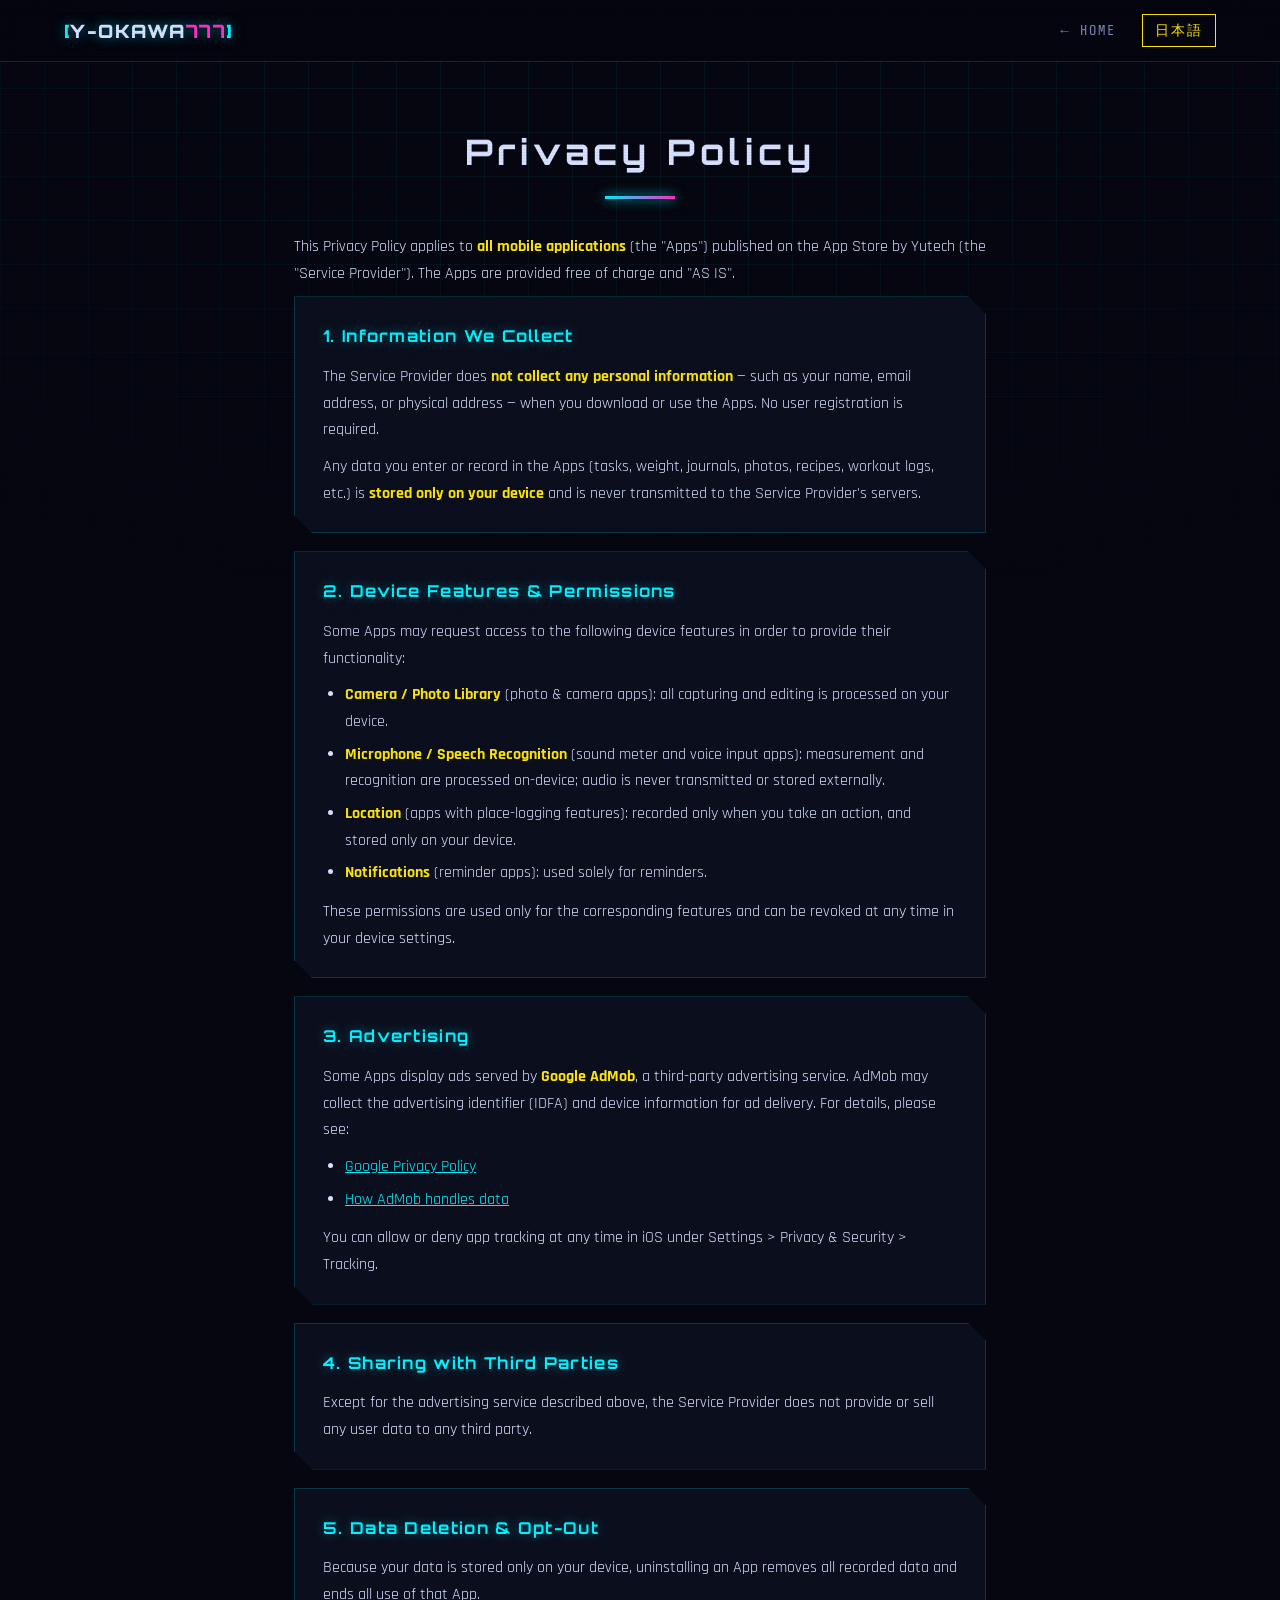
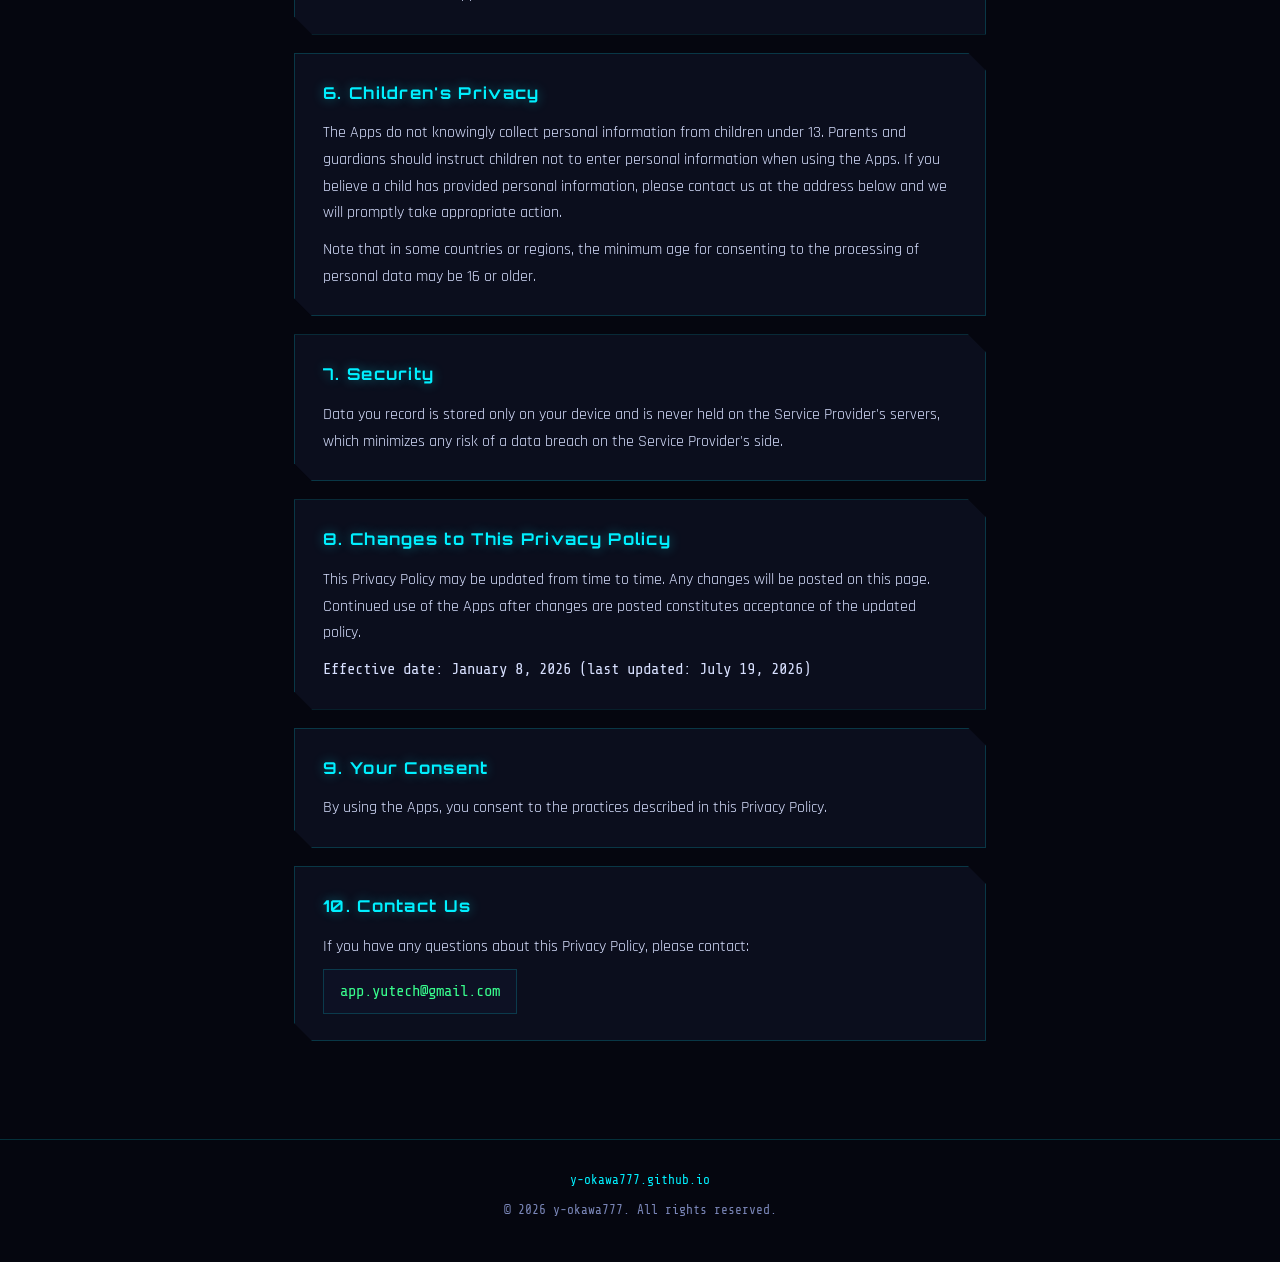
==== privacy/en.html @ b281ea13 "プライバシーポリシーをサイトデザインに合わせてHTML化 - privacy/ja.md, en.md を削除し、サイバーパンクテーマの ja.html / en.html に置き換え - App S" ====
<!DOCTYPE html>
<html lang="en">
<head>
  <meta charset="UTF-8">
  <meta name="viewport" content="width=device-width, initial-scale=1.0">
  <title>Privacy Policy | Y-OKAWA777</title>
  <meta name="description" content="Privacy policy common to all apps published by Yutech">
  <link rel="preconnect" href="https://fonts.googleapis.com">
  <link rel="preconnect" href="https://fonts.gstatic.com" crossorigin>
  <link href="https://fonts.googleapis.com/css2?family=Orbitron:wght@500;700;900&family=Share+Tech+Mono&family=Rajdhani:wght@500;600;700&family=Noto+Sans+JP:wght@400;500;700&display=swap" rel="stylesheet">
  <link rel="stylesheet" href="../assets/css/style.css">
  <link rel="stylesheet" href="privacy.css">
  <link rel="icon" href="data:image/svg+xml,<svg xmlns='http://www.w3.org/2000/svg' viewBox='0 0 100 100'><text y='.9em' font-size='90'>⚡</text></svg>">
</head>
<body>
  <div class="bg-grid" aria-hidden="true"></div>
  <div class="scanlines" aria-hidden="true"></div>

  <header class="site-header">
    <a class="logo" href="../">
      <span class="logo-bracket">[</span>Y-OKAWA<span class="logo-num">777</span><span class="logo-bracket">]</span>
    </a>
    <nav class="site-nav">
      <a href="../">← HOME</a>
      <a class="lang-link" href="ja">日本語</a>
    </nav>
  </header>

  <main class="legal">
    <h1 class="section-title">Privacy Policy</h1>
    <p class="legal-intro">This Privacy Policy applies to <strong>all mobile applications</strong> (the "Apps") published on the App Store by Yutech (the "Service Provider"). The Apps are provided free of charge and "AS IS".</p>

    <section>
      <h2>1. Information We Collect</h2>
      <p>The Service Provider does <strong>not collect any personal information</strong> — such as your name, email address, or physical address — when you download or use the Apps. No user registration is required.</p>
      <p>Any data you enter or record in the Apps (tasks, weight, journals, photos, recipes, workout logs, etc.) is <strong>stored only on your device</strong> and is never transmitted to the Service Provider's servers.</p>
    </section>

    <section>
      <h2>2. Device Features &amp; Permissions</h2>
      <p>Some Apps may request access to the following device features in order to provide their functionality:</p>
      <ul>
        <li><strong>Camera / Photo Library</strong> (photo &amp; camera apps): all capturing and editing is processed on your device.</li>
        <li><strong>Microphone / Speech Recognition</strong> (sound meter and voice input apps): measurement and recognition are processed on-device; audio is never transmitted or stored externally.</li>
        <li><strong>Location</strong> (apps with place-logging features): recorded only when you take an action, and stored only on your device.</li>
        <li><strong>Notifications</strong> (reminder apps): used solely for reminders.</li>
      </ul>
      <p>These permissions are used only for the corresponding features and can be revoked at any time in your device settings.</p>
    </section>

    <section>
      <h2>3. Advertising</h2>
      <p>Some Apps display ads served by <strong>Google AdMob</strong>, a third-party advertising service. AdMob may collect the advertising identifier (IDFA) and device information for ad delivery. For details, please see:</p>
      <ul>
        <li><a href="https://policies.google.com/privacy" target="_blank" rel="noopener">Google Privacy Policy</a></li>
        <li><a href="https://support.google.com/admob/answer/6128543" target="_blank" rel="noopener">How AdMob handles data</a></li>
      </ul>
      <p>You can allow or deny app tracking at any time in iOS under Settings &gt; Privacy &amp; Security &gt; Tracking.</p>
    </section>

    <section>
      <h2>4. Sharing with Third Parties</h2>
      <p>Except for the advertising service described above, the Service Provider does not provide or sell any user data to any third party.</p>
    </section>

    <section>
      <h2>5. Data Deletion &amp; Opt-Out</h2>
      <p>Because your data is stored only on your device, uninstalling an App removes all recorded data and ends all use of that App.</p>
    </section>

    <section>
      <h2>6. Children's Privacy</h2>
      <p>The Apps do not knowingly collect personal information from children under 13. Parents and guardians should instruct children not to enter personal information when using the Apps. If you believe a child has provided personal information, please contact us at the address below and we will promptly take appropriate action.</p>
      <p>Note that in some countries or regions, the minimum age for consenting to the processing of personal data may be 16 or older.</p>
    </section>

    <section>
      <h2>7. Security</h2>
      <p>Data you record is stored only on your device and is never held on the Service Provider's servers, which minimizes any risk of a data breach on the Service Provider's side.</p>
    </section>

    <section>
      <h2>8. Changes to This Privacy Policy</h2>
      <p>This Privacy Policy may be updated from time to time. Any changes will be posted on this page. Continued use of the Apps after changes are posted constitutes acceptance of the updated policy.</p>
      <p class="legal-date">Effective date: January 8, 2026 (last updated: July 19, 2026)</p>
    </section>

    <section>
      <h2>9. Your Consent</h2>
      <p>By using the Apps, you consent to the practices described in this Privacy Policy.</p>
    </section>

    <section>
      <h2>10. Contact Us</h2>
      <p>If you have any questions about this Privacy Policy, please contact:</p>
      <p><code class="legal-email">app.yutech@gmail.com</code></p>
    </section>
  </main>

  <footer class="site-footer">
    <a href="../">y-okawa777.github.io</a>
    <p>© <span id="year"></span> y-okawa777. All rights reserved.</p>
  </footer>
  <script>document.getElementById("year").textContent = new Date().getFullYear();</script>
</body>
</html>
---- assets/css/style.css ----
/* ============================================================
   Y-OKAWA777 デベロッパーサイト — サイバーパンクテーマ
   カラー変更は :root の変数を編集するだけで全体に反映される。
   ============================================================ */
:root {
  --bg: #05060f;
  --bg-panel: #0b0e1d;
  --bg-card: #0d1124;
  --cyan: #00f0ff;
  --magenta: #ff2ec4;
  --yellow: #ffe600;
  --green: #39ff8e;
  --text: #d8e0ff;
  --text-dim: #7a86b8;
  --line: rgba(0, 240, 255, 0.18);
  --font-display: "Orbitron", "Noto Sans JP", sans-serif;
  --font-mono: "Share Tech Mono", monospace;
  --font-body: "Rajdhani", "Noto Sans JP", sans-serif;
  /* カードの角を斜めに切るクリップ */
  --clip-card: polygon(0 0, calc(100% - 18px) 0, 100% 18px, 100% 100%, 18px 100%, 0 calc(100% - 18px));
}

* { margin: 0; padding: 0; box-sizing: border-box; }
html { scroll-behavior: smooth; }

body {
  background: var(--bg);
  color: var(--text);
  font-family: var(--font-body);
  font-size: 17px;
  line-height: 1.7;
  overflow-x: hidden;
}

/* ---------- 背景演出 ---------- */
.bg-grid {
  position: fixed; inset: 0; z-index: -2;
  background-image:
    linear-gradient(rgba(0, 240, 255, 0.06) 1px, transparent 1px),
    linear-gradient(90deg, rgba(0, 240, 255, 0.06) 1px, transparent 1px);
  background-size: 44px 44px;
  mask-image: radial-gradient(ellipse 90% 70% at 50% 0%, #000 30%, transparent 100%);
  -webkit-mask-image: radial-gradient(ellipse 90% 70% at 50% 0%, #000 30%, transparent 100%);
}
.scanlines {
  position: fixed; inset: 0; z-index: 9999; pointer-events: none;
  background: repeating-linear-gradient(0deg, rgba(0,0,0,0.12) 0 1px, transparent 1px 3px);
  opacity: 0.35;
}

/* ---------- ヘッダー ---------- */
.site-header {
  position: sticky; top: 0; z-index: 100;
  display: flex; align-items: center; justify-content: space-between; gap: 16px;
  padding: 14px 5vw;
  background: rgba(5, 6, 15, 0.82);
  backdrop-filter: blur(12px);
  border-bottom: 1px solid var(--line);
}
.logo {
  font-family: var(--font-display); font-weight: 900; font-size: 1.15rem;
  color: var(--text); text-decoration: none; letter-spacing: 0.08em;
  text-shadow: 0 0 12px rgba(0, 240, 255, 0.5);
}
.logo-bracket { color: var(--cyan); }
.logo-num { color: var(--magenta); }
.site-nav { display: flex; align-items: center; gap: 26px; }
.site-nav a {
  color: var(--text-dim); text-decoration: none;
  font-family: var(--font-mono); font-size: 0.85rem; letter-spacing: 0.15em;
  transition: color 0.2s, text-shadow 0.2s;
}
.site-nav a:hover { color: var(--cyan); text-shadow: 0 0 10px var(--cyan); }
.lang-toggle {
  font-family: var(--font-mono); font-size: 0.8rem; letter-spacing: 0.1em;
  color: var(--yellow); background: transparent;
  border: 1px solid var(--yellow); padding: 5px 14px; cursor: pointer;
  white-space: nowrap;
  clip-path: polygon(8px 0, 100% 0, 100% calc(100% - 8px), calc(100% - 8px) 100%, 0 100%, 0 8px);
  transition: background 0.2s, color 0.2s, box-shadow 0.2s;
}
.lang-toggle:hover { background: var(--yellow); color: #000; box-shadow: 0 0 18px rgba(255, 230, 0, 0.6); }

/* ---------- ヒーロー ---------- */
.hero { max-width: 1100px; margin: 0 auto; padding: 80px 5vw 60px; text-align: center; }
.hero-eyebrow {
  font-family: var(--font-mono); color: var(--green); letter-spacing: 0.4em;
  font-size: 0.85rem; margin-bottom: 18px;
  text-shadow: 0 0 10px rgba(57, 255, 142, 0.6);
}
.hero-title {
  font-family: var(--font-display); font-weight: 900;
  font-size: clamp(2.1rem, 6vw, 4.2rem); line-height: 1.2; margin-bottom: 22px;
}
/* グリッチ演出: 疑似要素を色ずれさせて重ねる */
.glitch { position: relative; display: inline-block; color: var(--text); }
.glitch::before, .glitch::after {
  content: attr(data-text); position: absolute; inset: 0; opacity: 0.8;
}
.glitch::before { color: var(--cyan); animation: glitch-shift 3.2s infinite steps(1); }
.glitch::after { color: var(--magenta); animation: glitch-shift 2.7s infinite steps(1) reverse; }
.glitch-alt::before { color: var(--magenta); }
.glitch-alt::after { color: var(--cyan); }
@keyframes glitch-shift {
  0%, 87%, 100% { transform: none; clip-path: inset(0 0 100% 0); }
  88% { transform: translate(-3px, 2px); clip-path: inset(10% 0 55% 0); }
  91% { transform: translate(3px, -2px); clip-path: inset(60% 0 15% 0); }
  94% { transform: translate(-2px, -1px); clip-path: inset(30% 0 40% 0); }
  97% { transform: none; clip-path: inset(0 0 100% 0); }
}
.hero-sub { color: var(--text-dim); max-width: 620px; margin: 0 auto 34px; font-size: 1.1rem; }

.cta-btn {
  display: inline-flex; align-items: center; gap: 10px;
  font-family: var(--font-display); font-weight: 700; letter-spacing: 0.12em;
  font-size: 0.95rem; color: #000; background: var(--cyan);
  padding: 14px 34px; text-decoration: none;
  clip-path: polygon(14px 0, 100% 0, 100% calc(100% - 14px), calc(100% - 14px) 100%, 0 100%, 0 14px);
  box-shadow: 0 0 24px rgba(0, 240, 255, 0.45);
  transition: transform 0.15s, box-shadow 0.2s;
}
.cta-btn:hover { transform: translateY(-2px); box-shadow: 0 0 40px rgba(0, 240, 255, 0.8); }
.cta-arrow { animation: bob 1.6s ease-in-out infinite; }
@keyframes bob { 0%, 100% { transform: translateY(0); } 50% { transform: translateY(4px); } }
.cta-outline {
  background: transparent; color: var(--cyan);
  border: 1px solid var(--cyan); box-shadow: 0 0 16px rgba(0, 240, 255, 0.25) inset;
}
.cta-outline:hover { background: var(--cyan); color: #000; }

/* ---------- ターミナル ---------- */
.terminal {
  max-width: 560px; margin: 52px auto 0; text-align: left;
  background: rgba(6, 8, 18, 0.92); border: 1px solid var(--line);
  box-shadow: 0 0 30px rgba(0, 240, 255, 0.12);
}
.terminal-bar {
  display: flex; align-items: center; gap: 7px;
  padding: 9px 12px; border-bottom: 1px solid var(--line);
}
.t-dot { width: 11px; height: 11px; border-radius: 50%; }
.t-red { background: #ff5f57; } .t-yellow { background: #febc2e; } .t-green { background: #28c840; }
.terminal-title { margin-left: 8px; font-family: var(--font-mono); font-size: 0.72rem; color: var(--text-dim); }
.terminal-body {
  padding: 16px 18px; font-family: var(--font-mono); font-size: 0.88rem;
  color: var(--green); min-height: 118px; white-space: pre-wrap;
}
.terminal-body .cursor { animation: blink 0.9s steps(1) infinite; }
@keyframes blink { 50% { opacity: 0; } }

/* ---------- 統計 ---------- */
.stats {
  display: grid; grid-template-columns: repeat(auto-fit, minmax(150px, 1fr));
  gap: 16px; max-width: 820px; margin: 60px auto 0;
}
.stat {
  padding: 22px 10px; background: var(--bg-panel);
  border: 1px solid var(--line); clip-path: var(--clip-card);
}
.stat-num {
  display: block; font-family: var(--font-display); font-weight: 900;
  font-size: 2.3rem; color: var(--cyan); text-shadow: 0 0 16px rgba(0, 240, 255, 0.6);
}
.stat-num small { font-size: 1.2rem; }
.stat-label { font-family: var(--font-mono); font-size: 0.75rem; color: var(--text-dim); letter-spacing: 0.15em; }

/* ---------- セクション共通 ---------- */
.section-title {
  font-family: var(--font-display); font-weight: 700;
  font-size: clamp(1.5rem, 4vw, 2.2rem); letter-spacing: 0.14em;
  text-align: center; margin-bottom: 10px; position: relative;
}
.section-title::after {
  content: ""; display: block; width: 70px; height: 3px; margin: 14px auto 0;
  background: linear-gradient(90deg, var(--cyan), var(--magenta));
  box-shadow: 0 0 12px var(--cyan);
}
.section-sub { text-align: center; color: var(--text-dim); margin-bottom: 36px; }

/* ---------- カタログ ---------- */
.apps-section { max-width: 1200px; margin: 0 auto; padding: 80px 5vw; }
.catalog-controls { margin-bottom: 34px; }
.app-search {
  display: block; width: min(440px, 100%); margin: 0 auto 22px;
  background: var(--bg-panel); color: var(--text);
  border: 1px solid var(--line); padding: 12px 18px;
  font-family: var(--font-mono); font-size: 0.95rem;
  clip-path: polygon(12px 0, 100% 0, 100% calc(100% - 12px), calc(100% - 12px) 100%, 0 100%, 0 12px);
  outline: none; transition: border-color 0.2s, box-shadow 0.2s;
}
.app-search:focus { border-color: var(--cyan); box-shadow: 0 0 16px rgba(0, 240, 255, 0.35); }
.app-search::placeholder { color: var(--text-dim); }

.filters { display: flex; flex-wrap: wrap; gap: 10px; justify-content: center; }
.filter-btn {
  font-family: var(--font-mono); font-size: 0.78rem; letter-spacing: 0.08em;
  color: var(--text-dim); background: transparent; border: 1px solid var(--line);
  padding: 7px 16px; cursor: pointer;
  clip-path: polygon(8px 0, 100% 0, 100% calc(100% - 8px), calc(100% - 8px) 100%, 0 100%, 0 8px);
  transition: all 0.2s;
}
.filter-btn:hover { color: var(--cyan); border-color: var(--cyan); }
.filter-btn.active {
  color: #000; background: var(--cyan); border-color: var(--cyan);
  box-shadow: 0 0 14px rgba(0, 240, 255, 0.5);
}

.app-grid {
  display: grid; grid-template-columns: repeat(auto-fill, minmax(290px, 1fr));
  gap: 22px;
}

/* ---------- アプリカード ---------- */
.app-card {
  position: relative; display: flex; flex-direction: column; gap: 14px;
  background: var(--bg-card); border: 1px solid var(--line);
  padding: 22px; clip-path: var(--clip-card);
  opacity: 0; transform: translateY(24px);
  transition: opacity 0.5s, transform 0.5s, border-color 0.25s, box-shadow 0.25s;
}
.app-card.visible { opacity: 1; transform: translateY(0); }
.app-card:hover { transform: translateY(-5px); }
/* アクセントカラー別ホバーグロー */
.app-card[data-accent="cyan"]:hover    { border-color: var(--cyan);    box-shadow: 0 0 26px rgba(0, 240, 255, 0.35); }
.app-card[data-accent="magenta"]:hover { border-color: var(--magenta); box-shadow: 0 0 26px rgba(255, 46, 196, 0.35); }
.app-card[data-accent="yellow"]:hover  { border-color: var(--yellow);  box-shadow: 0 0 26px rgba(255, 230, 0, 0.30); }
.app-card[data-accent="green"]:hover   { border-color: var(--green);   box-shadow: 0 0 26px rgba(57, 255, 142, 0.30); }

.card-head { display: flex; align-items: center; gap: 14px; }
.app-icon {
  width: 62px; height: 62px; border-radius: 14px; flex-shrink: 0;
  border: 1px solid var(--line); object-fit: cover;
  background: var(--bg-panel);
}
/* アイコン取得前のプレースホルダ (頭文字表示) */
.app-icon-ph {
  width: 62px; height: 62px; border-radius: 14px; flex-shrink: 0;
  display: flex; align-items: center; justify-content: center;
  font-family: var(--font-display); font-weight: 900; font-size: 1.5rem; color: #000;
}
.app-icon-ph[data-accent="cyan"]    { background: linear-gradient(135deg, var(--cyan), #0068ff); }
.app-icon-ph[data-accent="magenta"] { background: linear-gradient(135deg, var(--magenta), #7a1fff); }
.app-icon-ph[data-accent="yellow"]  { background: linear-gradient(135deg, var(--yellow), #ff7a00); }
.app-icon-ph[data-accent="green"]   { background: linear-gradient(135deg, var(--green), #00b3a4); }

.app-name { font-family: var(--font-body); font-weight: 700; font-size: 1.08rem; line-height: 1.35; }
.app-category {
  display: inline-block; margin-top: 4px;
  font-family: var(--font-mono); font-size: 0.68rem; letter-spacing: 0.1em;
  color: var(--text-dim); border: 1px solid var(--line); padding: 1px 8px;
}
.app-desc { color: var(--text-dim); font-size: 0.95rem; flex-grow: 1; }
.app-link {
  display: inline-flex; align-items: center; gap: 8px; align-self: flex-start;
  font-family: var(--font-mono); font-size: 0.8rem; letter-spacing: 0.06em;
  color: var(--cyan); text-decoration: none;
  border: 1px solid var(--cyan); padding: 8px 16px;
  clip-path: polygon(8px 0, 100% 0, 100% calc(100% - 8px), calc(100% - 8px) 100%, 0 100%, 0 8px);
  transition: background 0.2s, color 0.2s, box-shadow 0.2s;
}
.app-link:hover { background: var(--cyan); color: #000; box-shadow: 0 0 18px rgba(0, 240, 255, 0.55); }
.empty-msg { text-align: center; color: var(--text-dim); font-family: var(--font-mono); padding: 40px 0; }

/* ---------- ABOUT ---------- */
.about-section { max-width: 900px; margin: 0 auto; padding: 40px 5vw 80px; }
.about-body { text-align: center; color: var(--text-dim); max-width: 680px; margin: 0 auto 44px; }
.about-points { display: grid; grid-template-columns: repeat(auto-fit, minmax(220px, 1fr)); gap: 20px; }
.point {
  background: var(--bg-panel); border: 1px solid var(--line);
  padding: 26px 22px; clip-path: var(--clip-card); text-align: center;
}
.point h3 { font-family: var(--font-display); letter-spacing: 0.18em; margin-bottom: 10px; font-size: 1.05rem; }
.point p { color: var(--text-dim); font-size: 0.92rem; }
.neon-cyan h3    { color: var(--cyan);    text-shadow: 0 0 12px rgba(0, 240, 255, 0.6); }
.neon-magenta h3 { color: var(--magenta); text-shadow: 0 0 12px rgba(255, 46, 196, 0.6); }
.neon-yellow h3  { color: var(--yellow);  text-shadow: 0 0 12px rgba(255, 230, 0, 0.6); }

/* ---------- CONTACT ---------- */
.contact-section { text-align: center; padding: 20px 5vw 90px; }
.contact-body { color: var(--text-dim); margin-bottom: 28px; }
.contact-email {
  display: flex; align-items: center; justify-content: center; gap: 12px;
  flex-wrap: wrap; margin-top: 22px;
}
.contact-email code {
  font-family: var(--font-mono); font-size: 0.95rem; color: var(--green);
  background: var(--bg-panel); border: 1px solid var(--line); padding: 8px 16px;
}
.copy-btn {
  font-family: var(--font-mono); font-size: 0.8rem; letter-spacing: 0.08em;
  color: var(--text-dim); background: transparent; border: 1px solid var(--line);
  padding: 8px 16px; cursor: pointer;
  clip-path: polygon(8px 0, 100% 0, 100% calc(100% - 8px), calc(100% - 8px) 100%, 0 100%, 0 8px);
  transition: all 0.2s;
}
.copy-btn:hover { color: var(--cyan); border-color: var(--cyan); }
.copy-btn.copied { color: #000; background: var(--green); border-color: var(--green); }

/* ---------- フッター ---------- */
.site-footer {
  text-align: center; padding: 30px 5vw 40px;
  border-top: 1px solid var(--line);
  font-family: var(--font-mono); font-size: 0.8rem; color: var(--text-dim);
}
.site-footer a { color: var(--cyan); text-decoration: none; }
.site-footer a:hover { text-shadow: 0 0 10px var(--cyan); }
.site-footer p { margin-top: 8px; }

/* ---------- レスポンシブ ---------- */
@media (max-width: 640px) {
  .site-header { flex-wrap: wrap; justify-content: center; row-gap: 10px; }
  .logo { font-size: 1rem; white-space: nowrap; }
  .site-nav { width: 100%; justify-content: center; gap: 16px; }
  .site-nav a { font-size: 0.75rem; }
  .lang-toggle { padding: 4px 10px; font-size: 0.72rem; }
  .hero { padding-top: 56px; }
  .stats { grid-template-columns: repeat(2, 1fr); }
}

/* アニメーション抑制設定を尊重 */
@media (prefers-reduced-motion: reduce) {
  *, *::before, *::after { animation: none !important; transition: none !important; }
  .app-card { opacity: 1; transform: none; }
}
---- privacy/privacy.css ----
/* プライバシーポリシーページ専用スタイル (assets/css/style.css の上に読み込む) */
.legal {
  max-width: 820px;
  margin: 0 auto;
  padding: 60px 5vw 80px;
}
.legal .section-title {
  margin-bottom: 34px;
}
.legal-intro {
  color: var(--text-dim);
  margin-bottom: 40px;
}
.legal section {
  background: var(--bg-panel);
  border: 1px solid var(--line);
  clip-path: var(--clip-card);
  padding: 26px 28px;
  margin-bottom: 18px;
}
.legal h2 {
  font-family: var(--font-display);
  font-size: 1.02rem;
  letter-spacing: 0.08em;
  color: var(--cyan);
  text-shadow: 0 0 12px rgba(0, 240, 255, 0.4);
  margin-bottom: 12px;
}
.legal p { color: var(--text); margin-bottom: 10px; font-size: 0.98rem; }
.legal p:last-child { margin-bottom: 0; }
.legal strong { color: var(--yellow); font-weight: 700; }
.legal ul { margin: 10px 0 12px 1.3em; color: var(--text); }
.legal li { margin-bottom: 6px; font-size: 0.98rem; }
.legal a { color: var(--cyan); }
.legal a:hover { text-shadow: 0 0 10px var(--cyan); }
.legal-date {
  font-family: var(--font-mono);
  color: var(--green);
  font-size: 0.9rem;
}
.legal-email {
  display: inline-block;
  font-family: var(--font-mono);
  color: var(--green);
  background: var(--bg-card);
  border: 1px solid var(--line);
  padding: 8px 16px;
}
.lang-link {
  color: var(--yellow) !important;
  border: 1px solid var(--yellow);
  padding: 4px 12px;
}
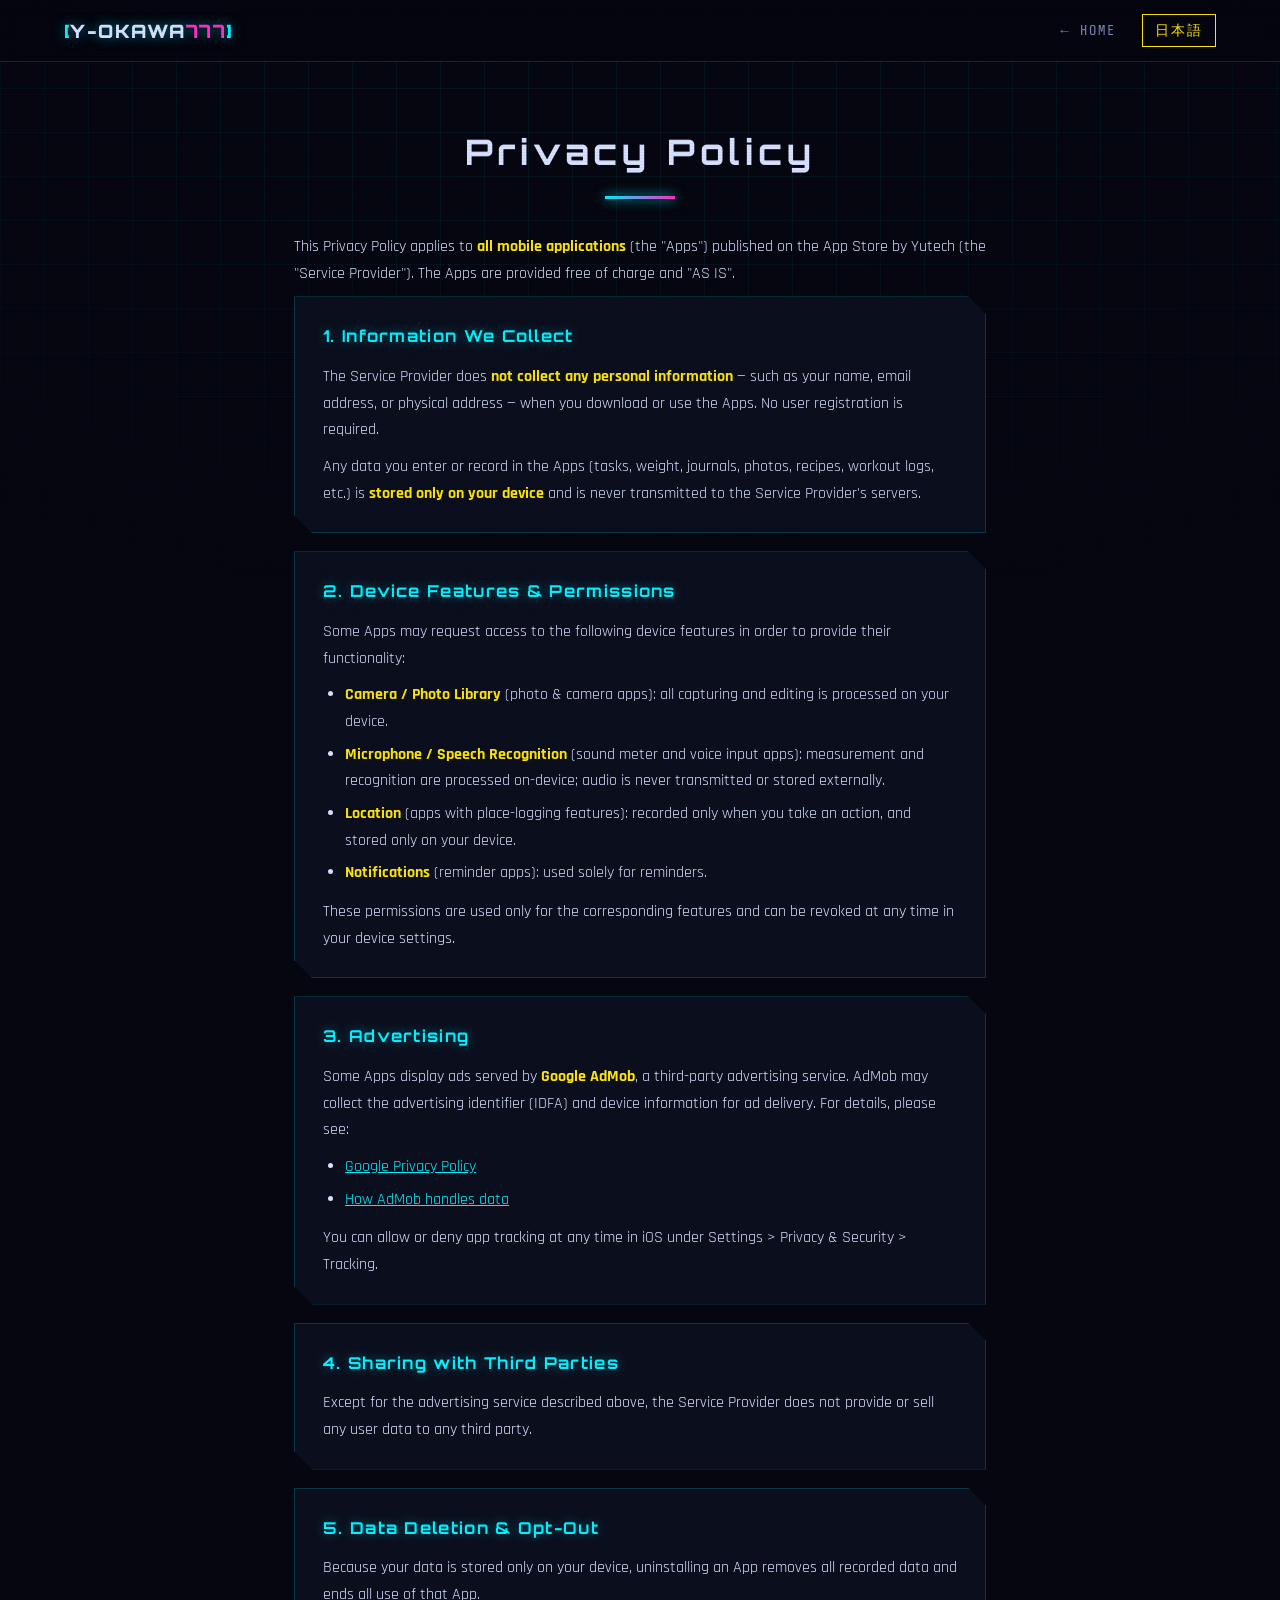
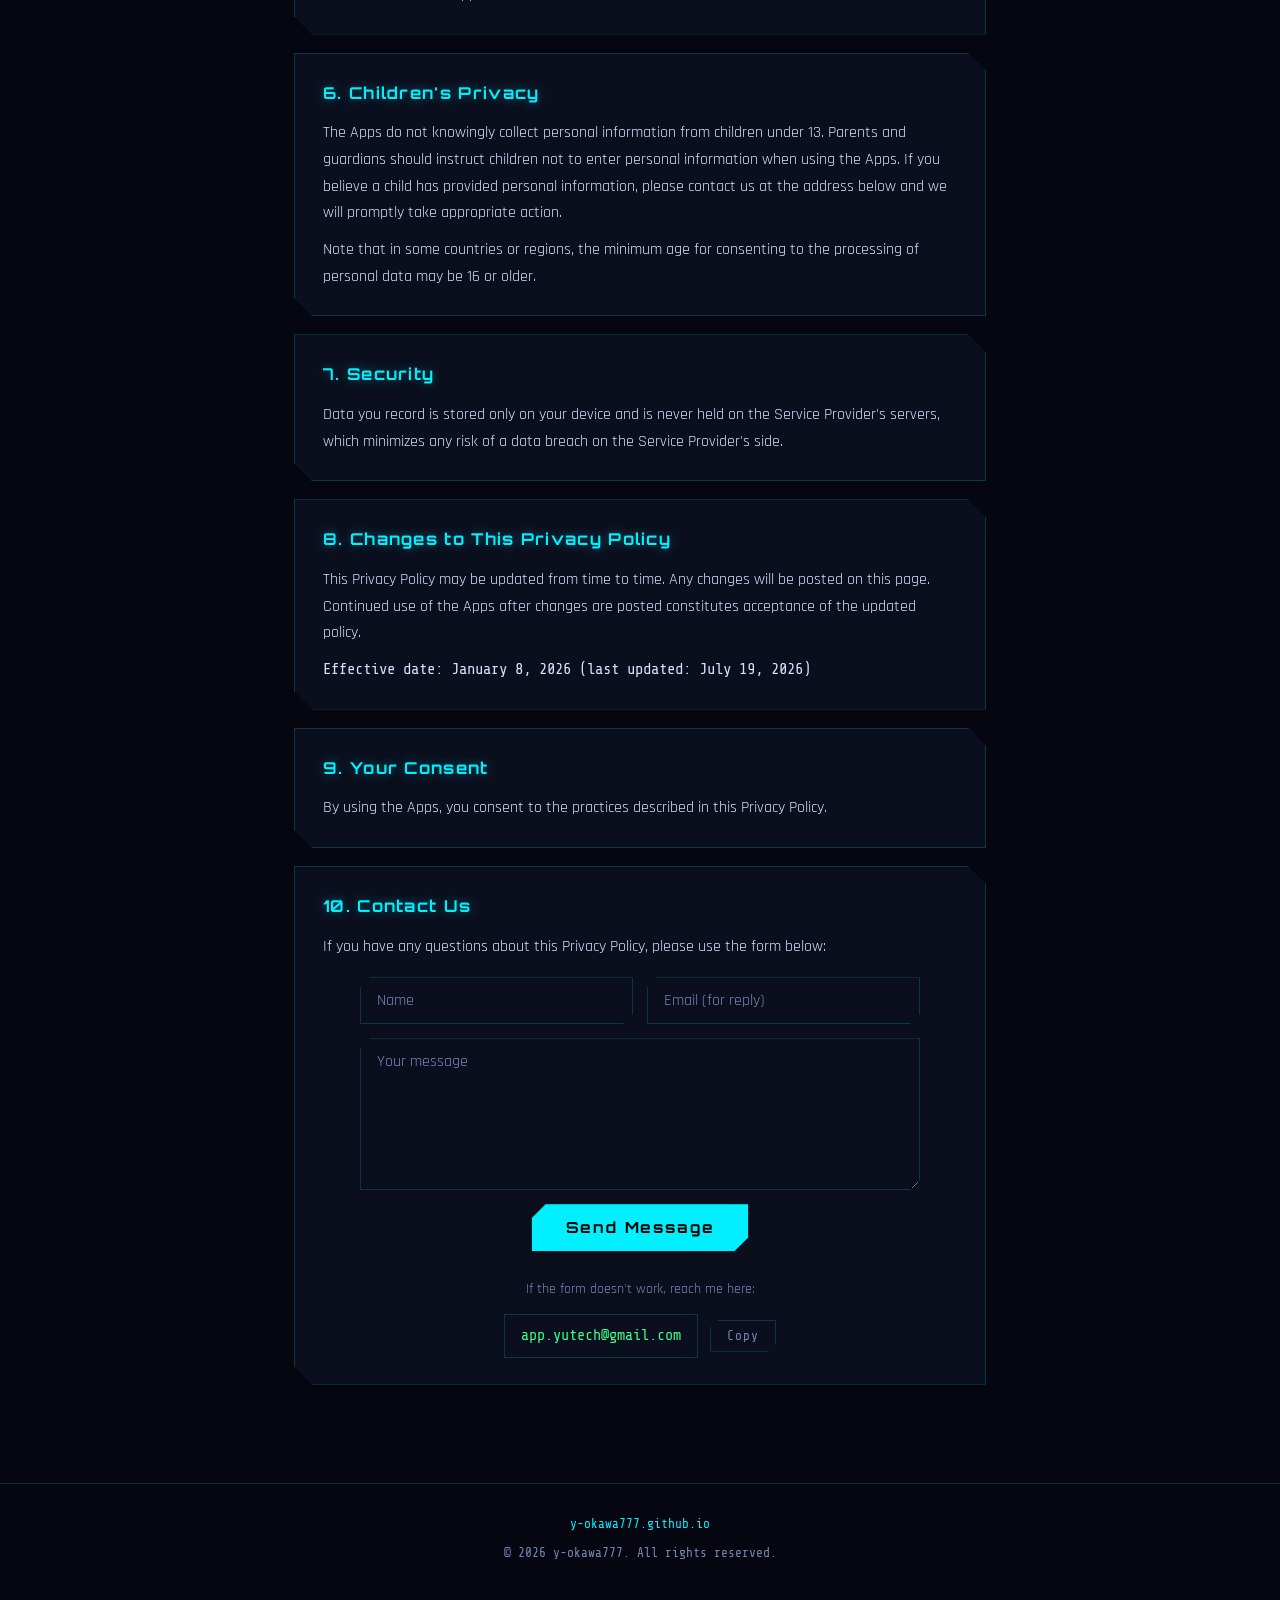
==== commit 9daa4f3f: "プライバシーポリシーページにも問い合わせフォームを追加 - ja.html / en.html のお問い合わせ欄にトップページと同じ   Formspreeフォーム+アドレス表示・コピーUIを配置 -" ====
--- a/privacy/en.html
+++ b/privacy/en.html
@@ -92,8 +92,28 @@
 
     <section>
       <h2>10. Contact Us</h2>
-      <p>If you have any questions about this Privacy Policy, please contact:</p>
-      <p><code class="legal-email">app.yutech@gmail.com</code></p>
+      <p>If you have any questions about this Privacy Policy, please use the form below:</p>
+      <!-- Contact form (delivered to app.yutech@gmail.com via Formspree) -->
+      <form id="contact-form" class="contact-form" action="https://formspree.io/f/xkodrbdb" method="POST"
+            data-sending="Sending..."
+            data-success="Message sent. Thank you for reaching out!"
+            data-error="Failed to send. Please try again later, or email me directly at the address below.">
+        <div class="form-row">
+          <input type="text" name="name" required placeholder="Name">
+          <input type="email" name="email" required placeholder="Email (for reply)">
+        </div>
+        <textarea name="message" rows="6" required placeholder="Your message"></textarea>
+        <!-- Honeypot field for spam bots (invisible to humans) -->
+        <input type="text" name="_gotcha" class="gotcha" tabindex="-1" autocomplete="off" aria-hidden="true">
+        <button type="submit" class="cta-btn form-submit"><span>Send Message</span></button>
+        <p id="form-status" class="form-status" role="status" hidden></p>
+      </form>
+      <!-- Fallback if the form doesn't work: address + copy -->
+      <p class="contact-alt">If the form doesn't work, reach me here:</p>
+      <div class="contact-email">
+        <code id="contact-address">app.yutech@gmail.com</code>
+        <button type="button" id="copy-email" class="copy-btn" data-copied="Copied!">Copy</button>
+      </div>
     </section>
   </main>
 
@@ -102,5 +122,6 @@
     <p>© <span id="year"></span> y-okawa777. All rights reserved.</p>
   </footer>
   <script>document.getElementById("year").textContent = new Date().getFullYear();</script>
+  <script src="contact.js"></script>
 </body>
 </html>
--- a/assets/css/style.css
+++ b/assets/css/style.css
@@ -278,9 +278,38 @@
 /* ---------- CONTACT ---------- */
 .contact-section { text-align: center; padding: 20px 5vw 90px; }
 .contact-body { color: var(--text-dim); margin-bottom: 28px; }
+/* 問い合わせフォーム */
+.contact-form {
+  max-width: 560px; margin: 0 auto; text-align: left;
+  display: flex; flex-direction: column; gap: 14px;
+}
+.form-row { display: grid; grid-template-columns: 1fr 1fr; gap: 14px; }
+.contact-form input,
+.contact-form textarea {
+  width: 100%; background: var(--bg-panel); color: var(--text);
+  border: 1px solid var(--line); padding: 12px 16px;
+  font-family: var(--font-body); font-size: 1rem;
+  clip-path: polygon(10px 0, 100% 0, 100% calc(100% - 10px), calc(100% - 10px) 100%, 0 100%, 0 10px);
+  outline: none; transition: border-color 0.2s, box-shadow 0.2s;
+  resize: vertical;
+}
+.contact-form input:focus,
+.contact-form textarea:focus { border-color: var(--cyan); box-shadow: 0 0 14px rgba(0, 240, 255, 0.3); }
+.contact-form ::placeholder { color: var(--text-dim); }
+/* スパム対策用の不可視フィールド (display:noneだとボットに見破られるため画面外へ) */
+.contact-form .gotcha { position: absolute; left: -9999px; width: 1px; height: 1px; opacity: 0; }
+.form-submit { align-self: center; border: none; cursor: pointer; }
+.form-submit:disabled { opacity: 0.6; cursor: wait; }
+.form-status {
+  text-align: center; font-family: var(--font-mono); font-size: 0.9rem;
+  color: var(--green); padding: 10px 14px;
+  border: 1px solid var(--green); background: rgba(57, 255, 142, 0.06);
+}
+.form-status.is-error { color: var(--magenta); border-color: var(--magenta); background: rgba(255, 46, 196, 0.06); }
+.contact-alt { color: var(--text-dim); font-size: 0.9rem; margin-top: 34px; }
 .contact-email {
   display: flex; align-items: center; justify-content: center; gap: 12px;
-  flex-wrap: wrap; margin-top: 22px;
+  flex-wrap: wrap; margin-top: 12px;
 }
 .contact-email code {
   font-family: var(--font-mono); font-size: 0.95rem; color: var(--green);
@@ -315,6 +344,7 @@
   .lang-toggle { padding: 4px 10px; font-size: 0.72rem; }
   .hero { padding-top: 56px; }
   .stats { grid-template-columns: repeat(2, 1fr); }
+  .form-row { grid-template-columns: 1fr; }
 }
 
 /* アニメーション抑制設定を尊重 */
--- a/privacy/privacy.css
+++ b/privacy/privacy.css
@@ -51,3 +51,9 @@
   border: 1px solid var(--yellow);
   padding: 4px 12px;
 }
+
+/* お問い合わせフォーム: .legal p の色指定より優先させる */
+.legal .contact-form { margin-top: 18px; }
+.legal .form-status { color: var(--green); }
+.legal .form-status.is-error { color: var(--magenta); }
+.legal .contact-alt { color: var(--text-dim); font-size: 0.9rem; margin-top: 26px; text-align: center; }
